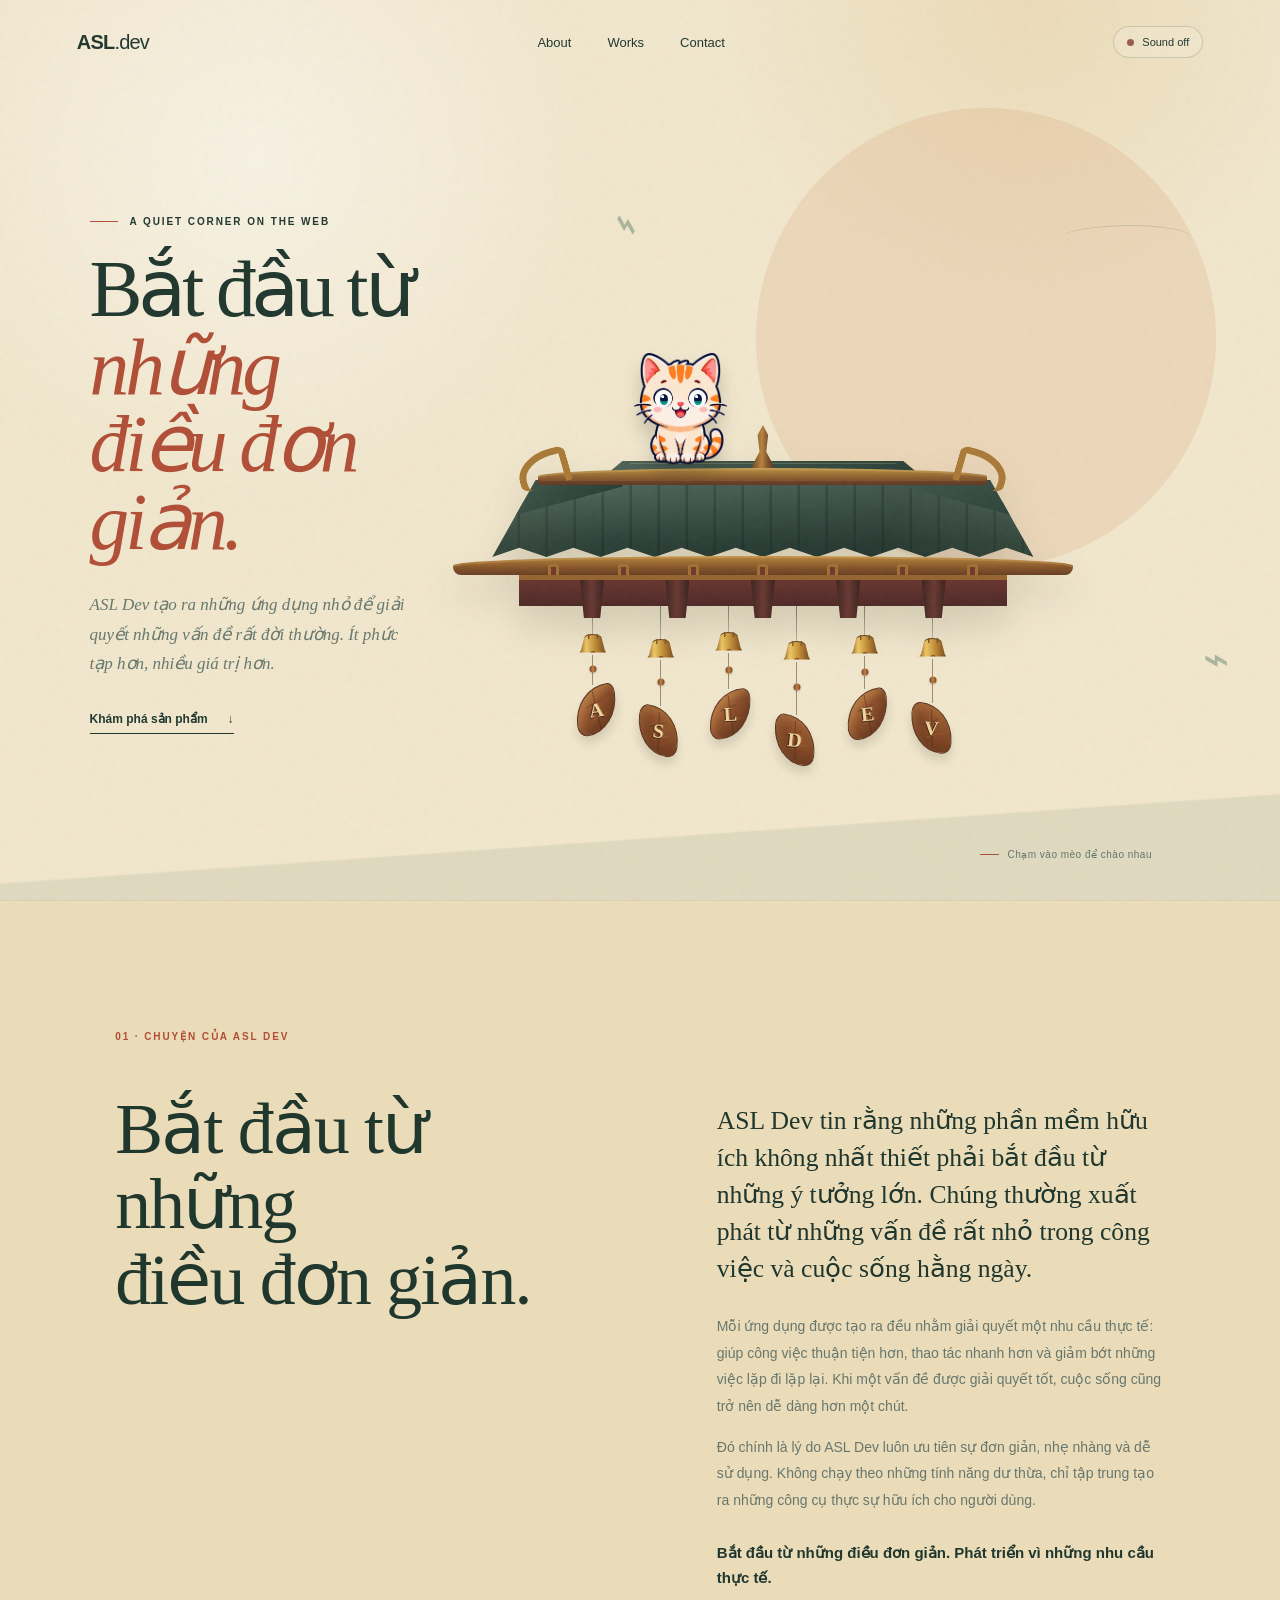
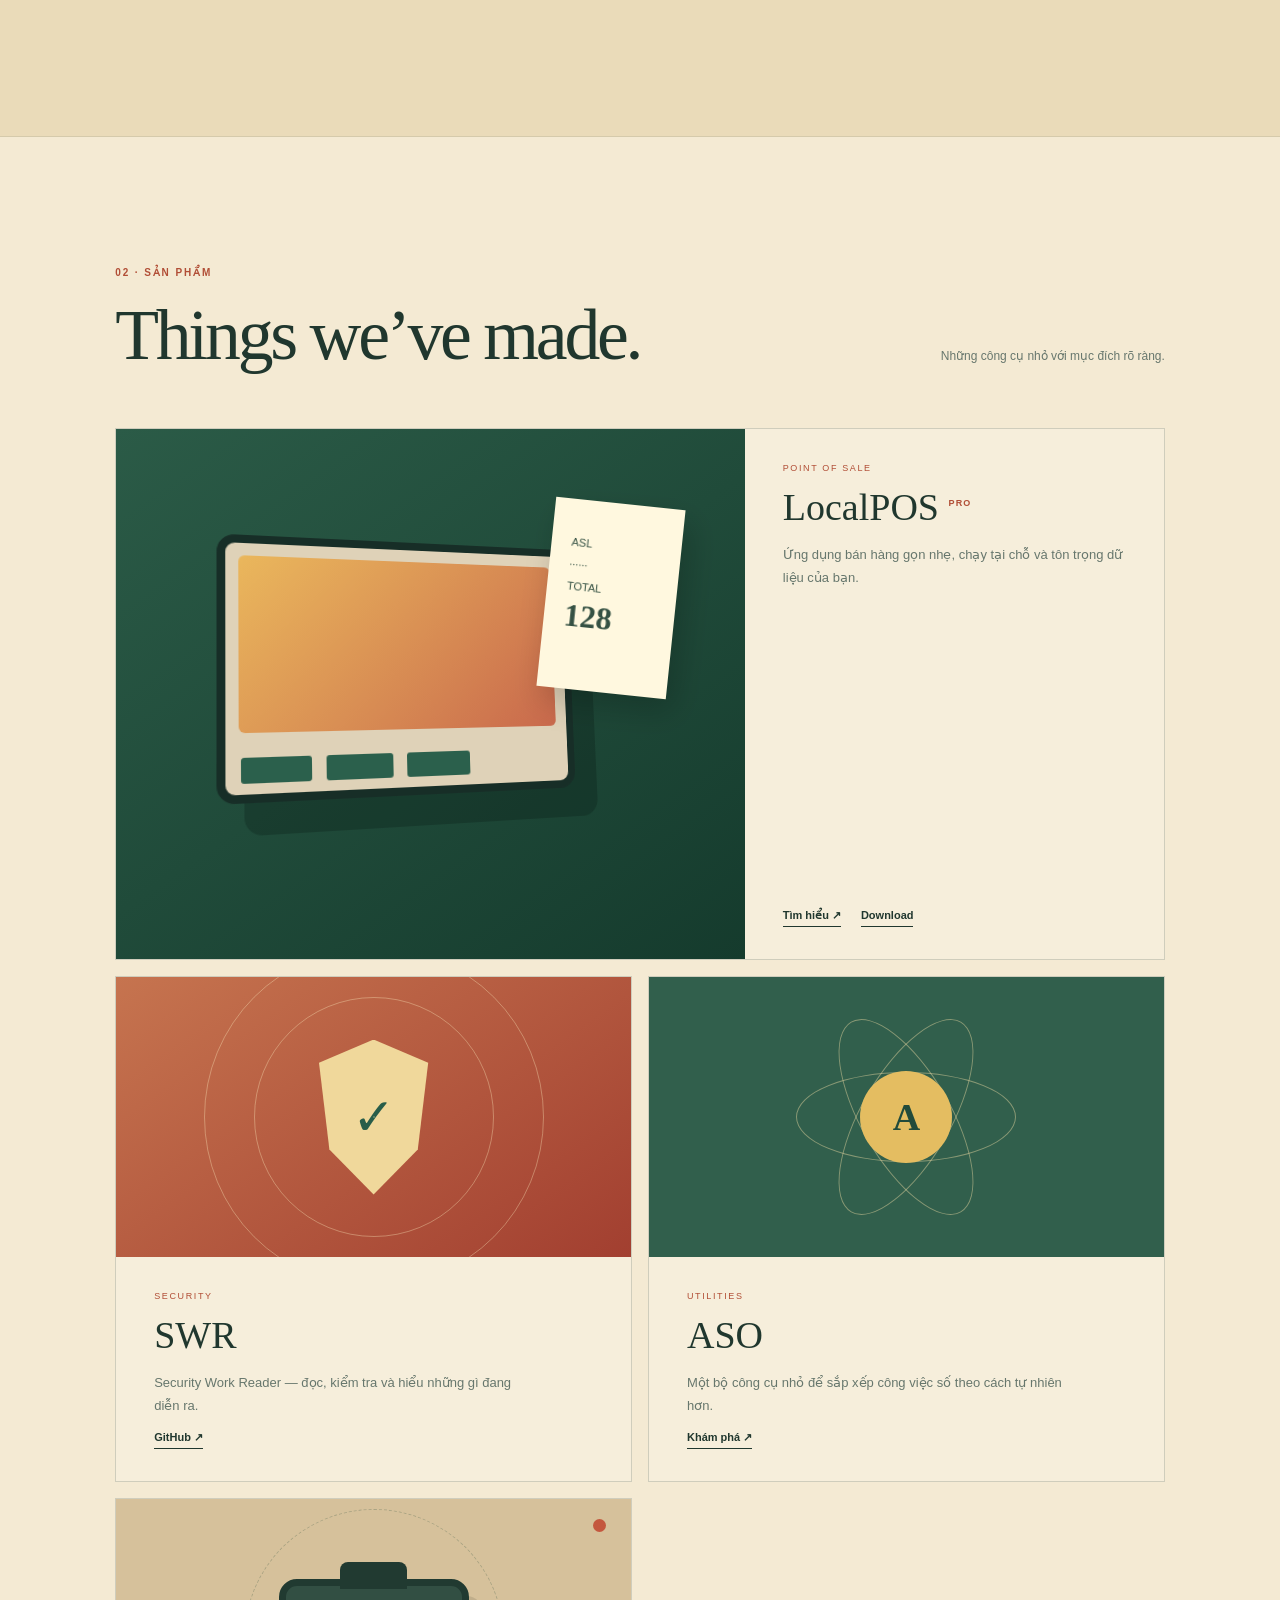
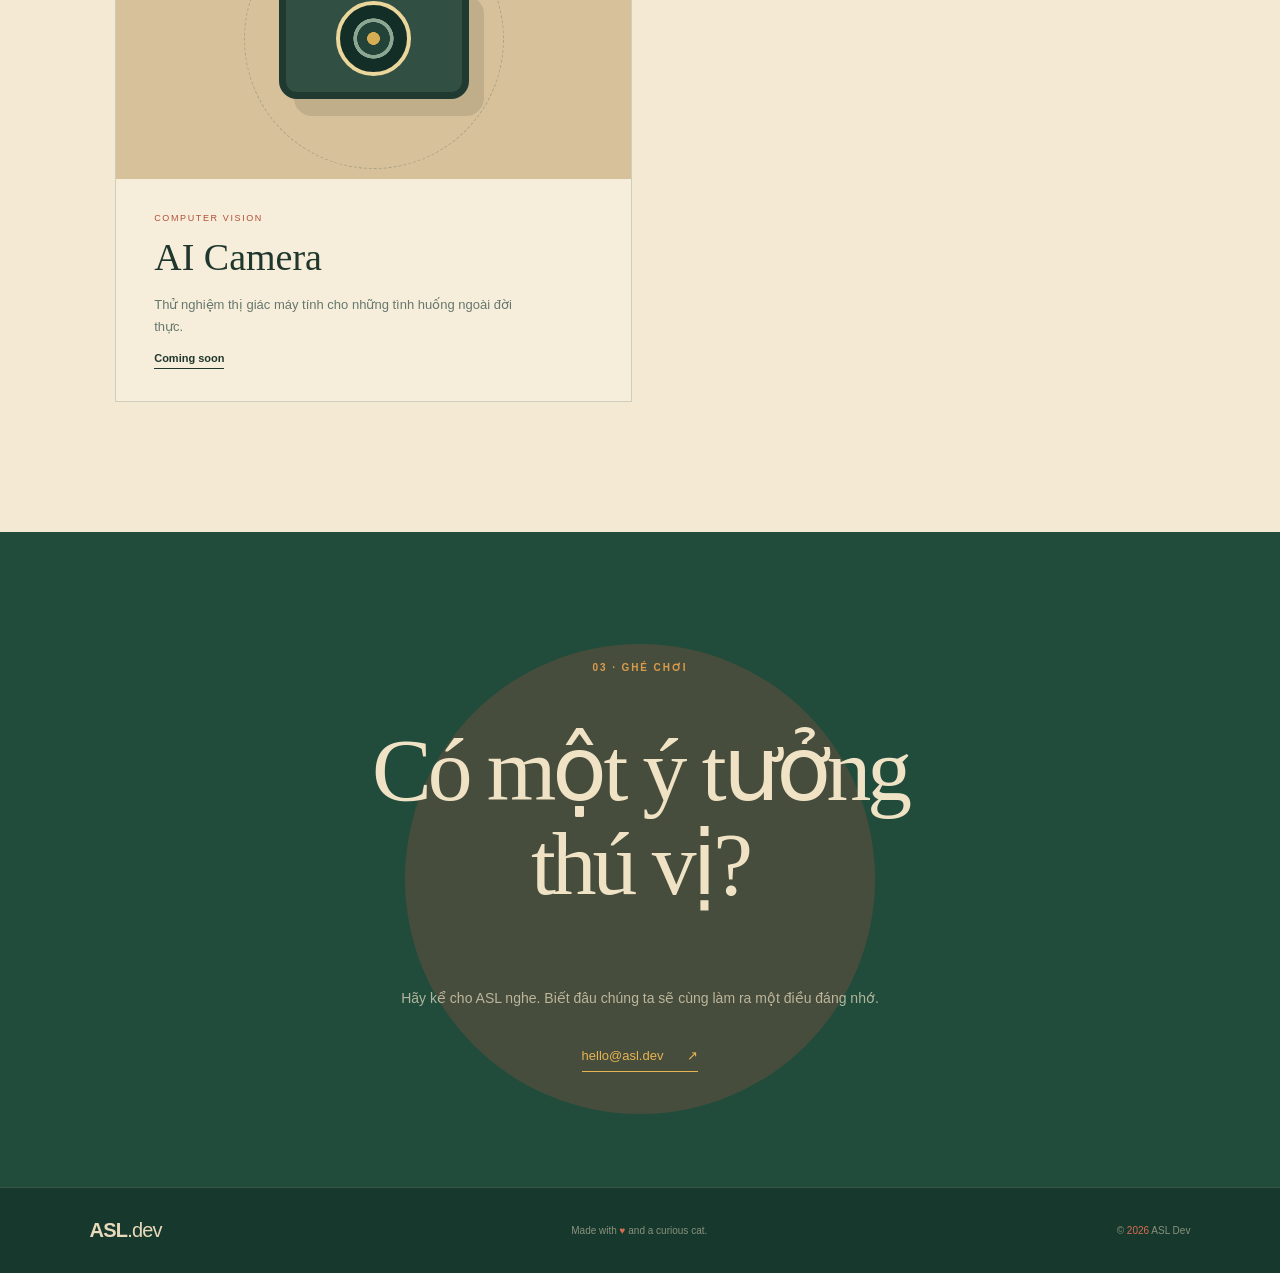
==== index.html @ 9e489c91 "Publish ASL Dev website" ====
<!doctype html>
<html lang="vi">
  <head>
    <meta charset="UTF-8" />
    <meta name="viewport" content="width=device-width, initial-scale=1.0" />
    <meta name="theme-color" content="#efe3c4" />
    <meta name="description" content="ASL Dev — những sản phẩm nhỏ, hữu ích và được làm bằng sự tò mò." />
    <title>ASL Dev — A quiet corner on the web</title>
    <link rel="stylesheet" href="./styles.css" />
    <script src="./script.js" defer></script>
  </head>
  <body>
    <div class="grain" aria-hidden="true"></div>
    <header class="topbar">
      <a class="brand" href="#top" aria-label="ASL Dev, về đầu trang">
        <span class="brand-mark">ASL</span><span>.dev</span>
      </a>
      <nav aria-label="Điều hướng chính">
        <a href="#story">About</a>
        <a href="#work">Works</a>
        <a href="#contact">Contact</a>
      </nav>
      <button class="sound-toggle" type="button" aria-pressed="false" aria-label="Bật âm thanh">
        <span class="sound-dot" aria-hidden="true"></span><span class="sound-label">Sound off</span>
      </button>
    </header>

    <main id="top">
      <section class="hero" aria-labelledby="hero-title">
        <div class="sun" aria-hidden="true"></div>
        <div class="cloud cloud-one" aria-hidden="true"></div>
        <div class="cloud cloud-two" aria-hidden="true"></div>
        <div class="leaf leaf-one" aria-hidden="true">⌁</div>
        <div class="leaf leaf-two" aria-hidden="true">⌁</div>

        <div class="hero-copy">
          <p class="eyebrow">A quiet corner on the web</p>
          <h1 id="hero-title">Bắt đầu từ<br /><em>những điều đơn giản.</em></h1>
          <p class="intro hero-manifesto"><em>ASL Dev tạo ra những ứng dụng nhỏ để giải quyết những vấn đề rất đời thường. Ít phức tạp hơn, nhiều giá trị hơn.</em></p>
          <a class="discover" href="#work">Khám phá sản phẩm <span aria-hidden="true">↓</span></a>
        </div>

        <div class="scene" aria-label="Mèo ASL ngồi trên mái đình, bên dưới là chuông gió mang chữ ASLDEV">
          <div class="speech" role="status">Welcome to ASL Dev!</div>
          <div class="hearts" aria-hidden="true"></div>
          <button class="cat cat-game" type="button" aria-label="Chạm vào mèo" title="Say hello">
            <span class="zzz" aria-hidden="true">Zzz...</span>
            <span class="cat-awake" aria-hidden="true">
              <img class="cat-sitting" src="./asl-cat-eyes-blank-v2.png" alt="" width="1254" height="1254" draggable="false" />
              <span class="cat-eye cat-eye-left"><span class="cat-pupil"></span></span>
              <span class="cat-eye cat-eye-right"><span class="cat-pupil"></span></span>
              <span class="cat-glint"></span>
            </span>
            <img class="cat-sleeping-pose" src="./asl-cat-sleeping.png" alt="" width="1776" height="886" draggable="false" />
          </button>

          <div class="roof" aria-hidden="true">
            <div class="finial"></div>
            <div class="roof-upper"><i></i></div>
            <div class="roof-ridge"></div>
            <div class="roof-main"><span class="tiles"></span></div>
            <div class="eave"><span></span><span></span><span></span><span></span><span></span><span></span><span></span></div>
            <div class="beam"><i></i><i></i><i></i><i></i><i></i></div>
          </div>

          <div class="chimes" aria-label="Chuông gió ASLDEV">
            <div class="chime" style="--i:0;--len:45px;--drop:30px;--leaf:-8deg"><span class="cord"></span><span class="bell"></span><span class="hanger"></span><span class="letter"><b>A</b></span></div>
            <div class="chime" style="--i:1;--len:50px;--drop:46px;--leaf:7deg"><span class="cord"></span><span class="bell"></span><span class="hanger"></span><span class="letter"><b>S</b></span></div>
            <div class="chime" style="--i:2;--len:43px;--drop:36px;--leaf:-3deg"><span class="cord"></span><span class="bell"></span><span class="hanger"></span><span class="letter"><b>L</b></span></div>
            <div class="chime" style="--i:3;--len:52px;--drop:53px;--leaf:6deg"><span class="cord"></span><span class="bell"></span><span class="hanger"></span><span class="letter"><b>D</b></span></div>
            <div class="chime" style="--i:4;--len:46px;--drop:33px;--leaf:-6deg"><span class="cord"></span><span class="bell"></span><span class="hanger"></span><span class="letter"><b>E</b></span></div>
            <div class="chime" style="--i:5;--len:49px;--drop:44px;--leaf:4deg"><span class="cord"></span><span class="bell"></span><span class="hanger"></span><span class="letter"><b>V</b></span></div>
          </div>
        </div>
        <p class="scene-hint"><span></span> Chạm vào mèo để chào nhau</p>
      </section>

      <section class="story" id="story">
        <p class="section-index">01 · Chuyện của ASL Dev</p>
        <div class="story-grid">
          <h2>Bắt đầu từ những<br />điều đơn giản.</h2>
          <div>
            <p class="lead">ASL Dev tin rằng những phần mềm hữu ích không nhất thiết phải bắt đầu từ những ý tưởng lớn. Chúng thường xuất phát từ những vấn đề rất nhỏ trong công việc và cuộc sống hằng ngày.</p>
            <p>Mỗi ứng dụng được tạo ra đều nhằm giải quyết một nhu cầu thực tế: giúp công việc thuận tiện hơn, thao tác nhanh hơn và giảm bớt những việc lặp đi lặp lại. Khi một vấn đề được giải quyết tốt, cuộc sống cũng trở nên dễ dàng hơn một chút.</p>
            <p>Đó chính là lý do ASL Dev luôn ưu tiên sự đơn giản, nhẹ nhàng và dễ sử dụng. Không chạy theo những tính năng dư thừa, chỉ tập trung tạo ra những công cụ thực sự hữu ích cho người dùng.</p>
            <p class="story-closing"><strong>Bắt đầu từ những điều đơn giản. Phát triển vì những nhu cầu thực tế.</strong></p>
          </div>
        </div>
      </section>

      <section class="work" id="work" aria-labelledby="work-title">
        <div class="section-head">
          <div><p class="section-index">02 · Sản phẩm</p><h2 id="work-title">Things we’ve made.</h2></div>
          <p>Những công cụ nhỏ với mục đích rõ ràng.</p>
        </div>
        <div class="product-grid">
          <article class="product product-featured">
            <div class="product-visual pos-visual" aria-hidden="true"><div class="device"><span></span><i></i><i></i><i></i></div><div class="receipt">ASL<br />······<br />TOTAL<br /><b>128</b></div></div>
            <div class="product-copy"><span class="tag">Point of sale</span><h3>LocalPOS <sup>PRO</sup></h3><p>Ứng dụng bán hàng gọn nhẹ, chạy tại chỗ và tôn trọng dữ liệu của bạn.</p><div class="actions"><a href="#contact">Tìm hiểu <span>↗</span></a><a href="#contact">Download</a></div></div>
          </article>
          <article class="product">
            <div class="product-visual shield-visual" aria-hidden="true"><div class="shield"><span>✓</span></div><i></i><i></i><i></i></div>
            <div class="product-copy"><span class="tag">Security</span><h3>SWR</h3><p>Security Work Reader — đọc, kiểm tra và hiểu những gì đang diễn ra.</p><div class="actions"><a href="#contact">GitHub <span>↗</span></a></div></div>
          </article>
          <article class="product">
            <div class="product-visual orbit-visual" aria-hidden="true"><div class="core">A</div><span></span><span></span><span></span></div>
            <div class="product-copy"><span class="tag">Utilities</span><h3>ASO</h3><p>Một bộ công cụ nhỏ để sắp xếp công việc số theo cách tự nhiên hơn.</p><div class="actions"><a href="#contact">Khám phá <span>↗</span></a></div></div>
          </article>
          <article class="product">
            <div class="product-visual camera-visual" aria-hidden="true"><div class="camera"><div class="lens"></div><span></span></div><i></i></div>
            <div class="product-copy"><span class="tag">Computer vision</span><h3>AI Camera</h3><p>Thử nghiệm thị giác máy tính cho những tình huống ngoài đời thực.</p><div class="actions"><a href="#contact">Coming soon</a></div></div>
          </article>
        </div>
      </section>

      <section class="contact" id="contact">
        <div class="contact-sun" aria-hidden="true"></div>
        <p class="section-index">03 · Ghé chơi</p>
        <h2>Có một ý tưởng<br />thú vị?</h2>
        <p>Hãy kể cho ASL nghe. Biết đâu chúng ta sẽ cùng làm ra một điều đáng nhớ.</p>
        <a class="contact-link" href="mailto:hello@asl.dev">hello@asl.dev <span>↗</span></a>
      </section>
    </main>

    <footer>
      <a class="brand" href="#top"><span class="brand-mark">ASL</span><span>.dev</span></a>
      <p>Made with <span aria-label="love">♥</span> and a curious cat.</p>
      <p>© <span id="year"></span> ASL Dev</p>
    </footer>
  </body>
</html>
---- styles.css ----
:root{--paper:#f1e7cd;--paper-deep:#e7d4ad;--ink:#20372e;--muted:#67776d;--jade:#2e6651;--jade-dark:#174837;--terracotta:#b14e36;--gold:#d9a941;--wood:#612f28;--line:rgba(32,55,46,.18);--serif:'Times New Roman','Noto Serif',serif;--sans:Arial,'Helvetica Neue',sans-serif}
*{box-sizing:border-box}
html{scroll-behavior:smooth}
body{margin:0;background:var(--paper);color:var(--ink);font-family:var(--sans);overflow-x:hidden}
body::before{content:"";position:fixed;inset:0;pointer-events:none;background:radial-gradient(circle at 20% 18%,rgba(255,255,255,.45),transparent 28%),radial-gradient(circle at 80% 0%,rgba(209,160,72,.16),transparent 22%);z-index:-2}
.grain{position:fixed;inset:0;opacity:.12;pointer-events:none;z-index:20;background-image:url("data:image/svg+xml,%3Csvg viewBox='0 0 180 180' xmlns='http://www.w3.org/2000/svg'%3E%3Cfilter id='n'%3E%3CfeTurbulence type='fractalNoise' baseFrequency='.8' numOctaves='3' stitchTiles='stitch'/%3E%3C/filter%3E%3Crect width='100%25' height='100%25' filter='url(%23n)' opacity='.35'/%3E%3C/svg%3E")}
a{color:inherit;text-decoration:none}.topbar{height:84px;display:flex;align-items:center;justify-content:space-between;padding:0 clamp(24px,6vw,92px);position:absolute;top:0;left:0;right:0;z-index:10}.brand{font-weight:500;font-size:20px;letter-spacing:-.04em}.brand-mark{font-weight:600}.topbar nav{display:flex;gap:36px;font-size:13px}.topbar nav a{position:relative}.topbar nav a::after{content:"";position:absolute;left:0;right:100%;bottom:-6px;height:1px;background:currentColor;transition:right .3s}.topbar nav a:hover::after{right:0}.sound-toggle{border:1px solid var(--line);border-radius:40px;background:rgba(255,255,255,.14);color:var(--ink);padding:9px 13px;display:flex;gap:8px;align-items:center;font:500 11px var(--sans);cursor:pointer}.sound-dot{width:7px;height:7px;border-radius:50%;background:#9a5a4b}.sound-toggle[aria-pressed="true"] .sound-dot{background:#3f8a64;box-shadow:0 0 0 3px rgba(63,138,100,.12)}
.hero{min-height:780px;height:100vh;max-height:980px;position:relative;display:grid;grid-template-columns:minmax(280px,.8fr) 1.2fr;align-items:center;padding:110px clamp(24px,7vw,110px) 60px;overflow:hidden}.hero::after{content:"";position:absolute;left:0;right:0;bottom:0;height:120px;background:linear-gradient(176deg,transparent 49%,rgba(72,104,75,.1) 50%,rgba(72,104,75,.1) 100%);pointer-events:none}.hero-copy{max-width:590px;z-index:2}.eyebrow,.section-index{text-transform:uppercase;letter-spacing:.19em;font-size:10px;font-weight:600}.eyebrow{display:flex;align-items:center;gap:12px;margin-bottom:24px}.eyebrow::before{content:"";width:28px;height:1px;background:var(--terracotta)}h1,h2,h3,p{margin-top:0}.hero h1{font:500 clamp(54px,6.2vw,94px)/.98 var(--serif);letter-spacing:-.052em;margin-bottom:28px}.hero h1 em{color:var(--terracotta);font-weight:500}.intro{max-width:470px;font-size:15px;line-height:1.8;color:var(--muted)}.discover{display:inline-flex;align-items:center;gap:20px;margin-top:16px;padding-bottom:7px;border-bottom:1px solid var(--ink);font-size:12px;font-weight:600}.discover span{transition:transform .25s}.discover:hover span{transform:translateY(4px)}.sun{position:absolute;width:460px;height:460px;border-radius:50%;right:5%;top:12%;background:rgba(202,123,74,.14);filter:blur(.2px)}.cloud{position:absolute;width:130px;height:26px;border-radius:50%;border-top:1px solid rgba(49,88,69,.18);transform:skewX(-22deg);animation:cloud 24s ease-in-out infinite}.cloud-one{top:25%;right:7%}.cloud-two{top:62%;left:45%;width:90px;animation-delay:-9s}.leaf{position:absolute;color:rgba(39,90,65,.35);font-size:44px;animation:leaf 8s ease-in-out infinite}.leaf-one{left:48%;top:22%;transform:rotate(30deg)}.leaf-two{right:4%;bottom:24%;animation-delay:-4s}
.scene{position:relative;width:min(720px,54vw);height:600px;justify-self:end;z-index:3;isolation:isolate}.roof{position:absolute;width:660px;max-width:100%;height:190px;left:50%;top:250px;transform:translateX(-50%);filter:drop-shadow(0 20px 17px rgba(50,39,26,.14));z-index:4}.roof-main{position:absolute;left:9%;right:9%;top:55px;height:94px;background:repeating-linear-gradient(90deg,transparent 0 25px,rgba(17,57,44,.25) 26px 28px),linear-gradient(#386c57,#1c4b3a);clip-path:polygon(8% 0,92% 0,100% 82%,95% 72%,90% 82%,85% 72%,80% 82%,75% 72%,70% 82%,65% 72%,60% 82%,55% 72%,50% 82%,45% 72%,40% 82%,35% 72%,30% 82%,25% 72%,20% 82%,15% 72%,10% 82%,5% 72%,0 82%);border-radius:45% 45% 4% 4%}.roof-main::before,.roof-main::after{content:"";position:absolute;top:-8px;width:27%;height:34px;background:var(--jade-dark)}.roof-main::before{left:-3%;transform:skewY(-12deg) rotate(-3deg);border-radius:70% 0 0}.roof-main::after{right:-3%;transform:skewY(12deg) rotate(3deg);border-radius:0 70% 0 0}.roof-upper{position:absolute;top:31px;left:22%;right:22%;height:42px;background:var(--jade);clip-path:polygon(12% 12%,88% 12%,100% 100%,0 100%)}.roof-upper i{position:absolute;inset:7px 14%;border-top:1px solid rgba(239,227,196,.45);border-bottom:1px solid rgba(19,64,48,.65)}.roof-ridge{position:absolute;height:17px;top:43px;left:16%;right:16%;border-radius:50% 50% 3px 3px;background:linear-gradient(#d3a33c,#945f28);z-index:2;box-shadow:inset 0 -4px rgba(100,51,28,.22)}.roof-ridge::before,.roof-ridge::after{content:"";position:absolute;top:-17px;width:38px;height:29px;border:7px solid var(--gold);border-bottom:0;border-radius:70% 20% 0}.roof-ridge::before{left:-21px;transform:rotate(-16deg)}.roof-ridge::after{right:-21px;transform:scaleX(-1) rotate(-16deg)}.finial{position:absolute;left:50%;top:0;transform:translateX(-50%);height:43px;width:24px;background:linear-gradient(90deg,#8d5429,#dfb044,#7c4825);clip-path:polygon(50% 0,72% 23%,64% 62%,100% 100%,0 100%,36% 62%,28% 23%);z-index:3}.eave{position:absolute;left:3%;right:3%;height:19px;top:131px;background:linear-gradient(#d2a23b,#a4662c);border-radius:50% 50% 8px 8px;display:flex;justify-content:space-around;padding:8px 10% 0}.eave span{width:11px;height:18px;background:var(--terracotta);border:3px solid var(--gold);border-radius:2px}.beam{position:absolute;top:150px;left:13%;right:13%;height:31px;background:var(--wood);border-top:5px solid #d49f3d;display:flex;justify-content:space-evenly}.beam i{width:24px;height:38px;background:linear-gradient(90deg,#4d2420,#814137,#4d2420);clip-path:polygon(0 0,100% 0,84% 100%,16% 100%)}
.cat{position:absolute;z-index:7;left:50%;top:133px;width:124px;height:135px;transform:translateX(-50%);background:none;border:0;padding:0;cursor:pointer;transform-origin:50% 100%;animation:cat-sway 5.8s ease-in-out infinite}.cat:focus-visible{outline:2px dashed var(--terracotta);outline-offset:8px}.cat .body{position:absolute;width:70px;height:73px;left:28px;top:57px;background:#c77f54;border:3px solid #522f29;border-radius:44% 48% 30% 28%;z-index:2;box-shadow:inset -12px -7px rgba(106,49,39,.15)}.chest{position:absolute;width:32px;height:36px;left:10px;top:20px;background:#efcaa3;border-radius:50% 45% 30% 40%;transform:rotate(9deg)}.head{position:absolute;width:82px;height:69px;left:19px;top:8px;background:#ce8658;border:3px solid #522f29;border-radius:47% 47% 42% 42%;z-index:4;box-shadow:inset -8px -5px rgba(106,49,39,.11);transition:transform .25s}.ear{position:absolute;width:31px;height:36px;top:-18px;background:#ce8658;border:3px solid #522f29;z-index:-1;animation:ear-twitch 7s step-end infinite}.ear::after{content:"";position:absolute;inset:7px 6px;background:#e7a08b;clip-path:polygon(50% 0,100% 100%,0 100%)}.ear-left{left:1px;clip-path:polygon(0 0,100% 72%,15% 100%)}.ear-right{right:1px;clip-path:polygon(100% 0,85% 100%,0 72%);animation-delay:-3.4s}.face{position:absolute;inset:0}.eye{position:absolute;top:28px;width:12px;height:13px;background:#f8e4ba;border:2px solid #522f29;border-radius:50%;overflow:hidden;animation:blink 7s infinite}.eye i{display:block;width:5px;height:7px;background:#20372e;border-radius:50%;margin:2px;transform:translate(var(--eye-x,0),var(--eye-y,0));transition:transform .08s}.eye-left{left:21px}.eye-right{right:21px;animation-delay:-3s}.nose{position:absolute;left:50%;top:43px;width:7px;height:5px;background:#713c37;border-radius:50%;transform:translateX(-50%)}.mouth{position:absolute;left:50%;top:47px;width:18px;height:10px;border-bottom:2px solid #713c37;border-radius:50%;transform:translateX(-50%)}.tail{position:absolute;z-index:1;width:61px;height:70px;right:0;bottom:2px;border:13px solid #b76b47;border-left-color:transparent;border-top-color:transparent;border-radius:0 0 60% 50%;transform-origin:13px 57px;animation:tail 2.8s ease-in-out infinite}.paw{position:absolute;width:19px;height:43px;left:42px;top:80px;background:#d58d60;border:3px solid #522f29;border-radius:12px;z-index:5;transform-origin:50% 8px;opacity:0}.cat.waving .paw{opacity:1;animation:wave .55s ease-in-out 3}.cat.tilt .head{transform:rotate(12deg) translate(3px,1px)}.cat.sleeping{animation:none;transform:translateX(-50%) translateY(20px) scaleY(.72) rotate(-5deg)}.cat.sleeping .head{transform:translate(-20px,20px) rotate(-14deg)}.cat.sleeping .tail{animation-duration:7s}.cat.sleeping .eye{height:2px;top:35px;border-radius:0;border-width:1px;background:#522f29;animation:none}.cat.sleeping .eye i{display:none}.zzz{position:absolute;right:-28px;top:0;color:var(--jade);font:600 13px var(--serif);letter-spacing:2px;opacity:0}.cat.snoring .zzz{animation:zzz 2.8s ease-out infinite}.speech{position:absolute;left:50%;top:88px;background:#fff8e9;border:1px solid var(--line);border-radius:16px 16px 16px 3px;padding:10px 14px;font:500 11px var(--sans);z-index:9;opacity:0;transform:translate(-5px,10px);transition:.35s;white-space:nowrap;box-shadow:0 8px 28px rgba(46,50,37,.1)}.speech.show{opacity:1;transform:translate(-5px,0)}.hearts{position:absolute;left:50%;top:148px;z-index:10;pointer-events:none}.heart{position:absolute;color:var(--terracotta);font-size:14px;animation:heart 1.4s ease-out forwards}
.chimes{position:absolute;z-index:2;left:50%;top:418px;width:410px;height:170px;transform:translateX(-50%);display:flex;justify-content:center;gap:14px}.chime{width:48px;height:150px;transform-origin:50% 0;animation:swing calc(4.3s + var(--i)*.23s) ease-in-out infinite alternate;animation-delay:calc(var(--i)*-.7s);touch-action:none;cursor:grab}.chime .cord{display:block;margin:auto;width:1px;height:var(--len);background:linear-gradient(rgba(34,61,50,.6),rgba(34,61,50,.22))}.letter{display:flex;align-items:center;justify-content:center;width:45px;height:54px;background:linear-gradient(135deg,#f6e6be,#d6a944);border:1px solid #9b6a28;border-radius:45% 45% 42% 42% / 22% 22% 72% 72%;color:var(--jade-dark);font:600 23px var(--serif);box-shadow:inset 5px 0 rgba(255,255,255,.3),inset -5px -5px rgba(104,68,31,.15),0 9px 14px rgba(40,39,25,.12)}.chime i{display:block;width:1px;height:22px;margin:auto;background:#73512c}.chime i::after{content:"";display:block;width:8px;height:8px;background:var(--terracotta);border-radius:50%;transform:translate(-3.5px,18px)}.chime.hit{animation:hit .7s ease-out}.scene-hint{position:absolute;right:10%;bottom:30px;font-size:10px;color:var(--muted);letter-spacing:.05em;display:flex;align-items:center;gap:8px}.scene-hint span{width:19px;height:1px;background:var(--terracotta)}
.story,.work{padding:130px clamp(24px,9vw,140px)}.story{background:#eadbb9;border-top:1px solid rgba(35,67,53,.08);border-bottom:1px solid rgba(35,67,53,.1)}.section-index{color:var(--terracotta);margin-bottom:50px}.story-grid{display:grid;grid-template-columns:1fr 1fr;gap:12vw}.story h2,.work h2,.contact h2{font:500 clamp(46px,5.6vw,78px)/1.05 var(--serif);letter-spacing:-.045em}.story-grid>div{padding-top:10px;max-width:530px}.story-grid p{font-size:14px;line-height:1.9;color:var(--muted)}.story-grid .lead{font:500 clamp(20px,2vw,28px)/1.45 var(--serif);color:var(--ink)}.work{background:#f4ead3}.section-head{display:flex;justify-content:space-between;align-items:end;margin-bottom:55px}.section-head .section-index{margin-bottom:20px}.section-head h2{margin-bottom:0}.section-head>p{font-size:12px;color:var(--muted);margin-bottom:10px}.product-grid{display:grid;grid-template-columns:repeat(2,1fr);gap:16px}.product{border:1px solid var(--line);background:rgba(255,255,255,.18);min-height:490px;display:flex;flex-direction:column;transition:transform .35s,background .35s}.product:hover{transform:translateY(-5px);background:rgba(255,255,255,.42)}.product-featured{grid-column:span 2;display:grid;grid-template-columns:1.2fr .8fr;min-height:530px}.product-visual{min-height:280px;position:relative;overflow:hidden;background:#d9c8a6}.product-copy{padding:34px 38px 32px;display:flex;flex-direction:column;flex:1}.tag{text-transform:uppercase;color:var(--terracotta);font-size:9px;letter-spacing:.18em}.product h3{font:500 38px var(--serif);margin:12px 0 15px}.product h3 sup{font:600 9px var(--sans);color:var(--terracotta);letter-spacing:.13em}.product p{font-size:13px;color:var(--muted);line-height:1.75;max-width:380px}.actions{margin-top:auto;display:flex;gap:20px}.actions a{font-size:11px;font-weight:600;border-bottom:1px solid var(--ink);padding-bottom:4px}.pos-visual{min-height:530px;background:linear-gradient(145deg,#2b5b47,#153b2d)}.device{position:absolute;width:58%;height:48%;left:17%;top:21%;background:#dfd2b8;border:8px solid #172e27;border-radius:17px;transform:perspective(700px) rotateY(15deg) rotateX(5deg);box-shadow:25px 30px 0 rgba(8,29,21,.3)}.device span{display:block;height:71%;margin:12px;background:linear-gradient(135deg,#eab75c,#c9694c);border-radius:6px}.device i{display:inline-block;width:19%;height:10%;margin:3% 0 0 4%;background:#2b604c;border-radius:3px}.receipt{position:absolute;right:11%;top:14%;background:#fff8df;width:130px;height:190px;padding:32px 20px;color:#355143;font:500 11px/2 var(--sans);transform:rotate(6deg);box-shadow:8px 13px 30px rgba(0,0,0,.2)}.receipt b{font:600 32px var(--serif)}.shield-visual{background:linear-gradient(145deg,#c6744f,#a23f30);display:grid;place-items:center}.shield{width:130px;height:155px;background:#f0d89b;clip-path:polygon(50% 0,92% 15%,84% 71%,50% 100%,16% 71%,8% 15%);display:grid;place-items:center;filter:drop-shadow(12px 16px 0 rgba(91,33,27,.2))}.shield span{font:500 52px var(--serif);color:#285d49}.shield-visual i{position:absolute;border:1px solid rgba(255,239,195,.35);border-radius:50%}.shield-visual i:nth-of-type(1){width:240px;height:240px}.shield-visual i:nth-of-type(2){width:340px;height:340px}.orbit-visual{background:#315f4c;display:grid;place-items:center}.core{width:92px;height:92px;border-radius:50%;display:grid;place-items:center;background:#e4bd61;color:#224b3b;font:600 38px var(--serif);z-index:2}.orbit-visual span{position:absolute;width:220px;height:90px;border:1px solid rgba(240,220,164,.45);border-radius:50%;transform:rotate(var(--r))}.orbit-visual span:nth-of-type(1){--r:0}.orbit-visual span:nth-of-type(2){--r:60deg}.orbit-visual span:nth-of-type(3){--r:-60deg}.camera-visual{background:#d6c19b;display:grid;place-items:center}.camera{width:190px;height:120px;border-radius:18px;background:#324f43;border:7px solid #213a31;display:grid;place-items:center;box-shadow:15px 17px 0 rgba(51,49,34,.13)}.camera::before{content:"";position:absolute;width:67px;height:27px;top:63px;background:#213a31;border-radius:8px 8px 0 0}.lens{width:75px;height:75px;border-radius:50%;background:radial-gradient(circle,#d7ad53 0 13%,#244338 14% 34%,#8ba792 35% 42%,#132e26 43%);border:4px solid #ebd79c}.camera span{position:absolute;width:13px;height:13px;border-radius:50%;background:#c4573e;right:25px;top:20px}.camera-visual>i{position:absolute;width:260px;height:260px;border:1px dashed rgba(38,76,60,.25);border-radius:50%;animation:spin 20s linear infinite}
.contact{position:relative;background:#214c3c;color:#f0e3c5;text-align:center;padding:130px 24px 115px;overflow:hidden}.contact .section-index{color:#e6b452}.contact h2{font-size:clamp(52px,7vw,100px);position:relative}.contact>p:not(.section-index){max-width:490px;margin:0 auto 35px;color:rgba(240,227,197,.7);font-size:14px;line-height:1.8;position:relative}.contact-link{display:inline-flex;gap:24px;align-items:center;border-bottom:1px solid #e6b452;padding-bottom:8px;color:#e6b452;font-size:13px;position:relative}.contact-sun{position:absolute;width:470px;height:470px;border-radius:50%;background:#b4513b;left:50%;top:53%;transform:translate(-50%,-50%);opacity:.26}footer{height:86px;background:#17392d;color:#e8d9bb;border-top:1px solid rgba(244,226,191,.16);display:flex;align-items:center;justify-content:space-between;padding:0 clamp(24px,7vw,110px);font-size:10px}footer p{margin:0;color:rgba(232,217,187,.55)}footer p span{color:#d86d51}
@keyframes cat-sway{0%,100%{transform:translateX(-50%) rotate(-3deg)}50%{transform:translateX(-50%) rotate(4deg)}}@keyframes tail{0%,100%{transform:rotate(-7deg)}50%{transform:rotate(14deg)}}@keyframes ear-twitch{0%,88%,92%,100%{transform:rotate(0)}90%{transform:rotate(-9deg)}}@keyframes blink{0%,45%,48%,100%{transform:scaleY(1)}46%,47%{transform:scaleY(.08)}}@keyframes wave{0%,100%{transform:rotate(0)}50%{transform:rotate(-35deg) translateY(-8px)}}@keyframes zzz{0%{opacity:0;transform:translate(0,8px) scale(.7)}40%{opacity:1}100%{opacity:0;transform:translate(20px,-28px) scale(1.25)}}@keyframes heart{0%{opacity:0;transform:translate(0,0) scale(.5)}20%{opacity:1}100%{opacity:0;transform:translate(var(--x),-75px) scale(1.3) rotate(var(--r))}}@keyframes swing{from{transform:rotate(-3deg)}to{transform:rotate(4deg)}}@keyframes hit{0%{transform:rotate(0)}25%{transform:rotate(16deg)}55%{transform:rotate(-12deg)}100%{transform:rotate(0)}}@keyframes leaf{0%,100%{transform:translate(0,0) rotate(20deg)}50%{transform:translate(30px,25px) rotate(70deg)}}@keyframes cloud{0%,100%{transform:translateX(-20px) skewX(-22deg)}50%{transform:translateX(30px) skewX(-22deg)}}@keyframes spin{to{transform:rotate(360deg)}}
@media(max-width:900px){.topbar nav{display:none}.hero{height:auto;max-height:none;min-height:980px;grid-template-columns:1fr;align-content:start;padding-top:130px}.hero-copy{text-align:center;margin:auto}.eyebrow{justify-content:center}.hero h1{font-size:clamp(50px,12vw,78px)}.intro{margin-left:auto;margin-right:auto}.scene{width:100%;height:530px;justify-self:center;margin-top:10px}.roof{width:620px;top:210px}.cat{top:93px}.chimes{top:378px;transform:translateX(-50%) scale(.9);transform-origin:top}.sun{width:380px;height:380px;right:50%;transform:translateX(50%);top:42%}.scene-hint{right:50%;transform:translateX(50%);bottom:0;white-space:nowrap}.story-grid{grid-template-columns:1fr;gap:30px}.product-featured{grid-template-columns:1fr}.pos-visual{min-height:390px}.section-head{align-items:start}.section-head>p{display:none}}
@media(max-width:620px){.topbar{height:70px}.sound-label{display:none}.hero{min-height:880px;padding-left:18px;padding-right:18px}.hero h1{font-size:50px}.intro{font-size:13px}.scene{height:470px}.roof{width:490px;top:190px;transform:translateX(-50%) scale(.82);transform-origin:top center}.cat{top:64px;transform:translateX(-50%) scale(.85);animation-name:cat-sway-mobile}.chimes{top:338px;width:360px;gap:7px;transform:translateX(-50%) scale(.76)}.speech{top:45px}.scene-hint{bottom:4px}.story,.work{padding:90px 22px}.story h2,.work h2{font-size:44px}.product-grid{grid-template-columns:1fr}.product-featured{grid-column:span 1}.product{min-height:430px}.product-visual,.pos-visual{min-height:300px}.receipt{width:90px;height:145px;padding:20px 12px}.product-copy{padding:28px}.section-head{margin-bottom:35px}.contact{padding-top:100px}.contact-sun{width:330px;height:330px}footer{height:auto;min-height:120px;gap:12px;flex-direction:column;justify-content:center}.cloud,.leaf{display:none}}@keyframes cat-sway-mobile{0%,100%{transform:translateX(-50%) scale(.85) rotate(-3deg)}50%{transform:translateX(-50%) scale(.85) rotate(4deg)}}
@media(prefers-reduced-motion:reduce){html{scroll-behavior:auto}*,*::before,*::after{animation-duration:.001ms!important;animation-iteration-count:1!important;transition-duration:.001ms!important}}
@media(prefers-color-scheme:dark){:root{--paper:#152b23;--paper-deep:#1b3429;--ink:#eddfbf;--muted:#aebcaf;--line:rgba(237,223,191,.17)}body::before{background:radial-gradient(circle at 70% 15%,rgba(210,92,62,.12),transparent 25%)}.story{background:#1a3329}.work{background:#132b22}.product{background:rgba(255,255,255,.025)}.product:hover{background:rgba(255,255,255,.06)}.hero::after{background:linear-gradient(176deg,transparent 49%,rgba(95,140,105,.08) 50%)}.sound-toggle{background:rgba(255,255,255,.04)}.speech{color:#20372e}.grain{opacity:.08}}

/* The original Meow Tap Away 2D mascot, kept intact and animated as one illustration. */
.cat.cat-game{left:39%;top:132px;width:180px;height:180px;overflow:visible;animation:catGameSway 5.8s ease-in-out infinite;filter:drop-shadow(0 13px 9px rgba(39,38,24,.2))}
.cat-game img{display:block;width:100%;height:100%;object-fit:contain;user-select:none;transform-origin:50% 76%;transition:transform .3s cubic-bezier(.2,.9,.3,1)}
.cat-game .cat-pupil{position:absolute;top:69px;width:15px;height:17px;border-radius:50%;background:linear-gradient(#071542 0 68%,#08756e 69%);transform:translate(var(--eye-x,0),var(--eye-y,0));transition:transform .07s linear;box-shadow:inset 0 -2px rgba(13,221,185,.35);pointer-events:none}
.cat-game .cat-pupil::after{content:"";position:absolute;width:4px;height:4px;border-radius:50%;background:#fff;left:3px;top:2px}
.cat-game .cat-pupil-left{left:60px}.cat-game .cat-pupil-right{left:103px}
.cat-game .cat-glint{position:absolute;width:11px;height:5px;border-radius:50%;background:rgba(255,255,255,.78);left:57px;top:61px;opacity:0;transform:rotate(-28deg)}
.cat-game .cat-awake{position:absolute;inset:0;display:block;transform-origin:50% 76%;transition:transform .3s cubic-bezier(.2,.9,.3,1),opacity .28s ease}
.cat-game:hover .cat-awake{transform:translateY(-3px) scale(1.025)}
.cat-game.tilt .cat-awake{transform:rotate(9deg) translate(5px,-3px) scale(1.035)}
.cat-game.waving .cat-awake{animation:catGameWave .55s ease-in-out 3}
.cat-game.waving .cat-glint{animation:catGameGlint .75s ease-out 2}
.cat.cat-game.sleeping{animation:none;transform:translateX(-50%) translateY(29px) rotate(-8deg);filter:drop-shadow(0 8px 7px rgba(39,38,24,.16))}
.cat-game.sleeping img{transform:scaleY(.82) rotate(-4deg);transform-origin:50% 88%;filter:saturate(.9)}
.cat-game .zzz{right:-12px;top:11px}
@keyframes catGameSway{0%,100%{transform:translateX(-50%) rotate(-7deg) translateY(1px)}50%{transform:translateX(-50%) rotate(-3deg) translateY(-2px)}}
@keyframes catGameWave{0%,100%{transform:rotate(0) translateY(0)}30%{transform:rotate(-5deg) translateY(-7px)}65%{transform:rotate(4deg) translateY(-3px)}}
@keyframes catGameGlint{0%,100%{opacity:0;transform:translateX(-5px) rotate(-28deg) scale(.6)}45%{opacity:1;transform:translateX(7px) rotate(-28deg) scale(1)}}
@media(max-width:620px){.cat.cat-game{left:36%;top:102px;width:165px;height:165px;animation-name:catGameSwayMobile}.cat-game .cat-pupil{top:63px;width:14px;height:16px}.cat-game .cat-pupil-left{left:55px}.cat-game .cat-pupil-right{left:94px}.cat.cat-game.sleeping{transform:translateX(-50%) scale(.85) translateY(26px) rotate(-8deg)}}
@keyframes catGameSwayMobile{0%,100%{transform:translateX(-50%) scale(.85) rotate(-7deg)}50%{transform:translateX(-50%) scale(.85) rotate(-3deg) translateY(-2px)}}

/* Pose-based mascot sizing: no rotation or squash is used to fake sleep. */
.cat.cat-game{left:38%;top:151px;width:148px;height:148px}
.cat-game .cat-sitting{position:absolute;inset:0;opacity:1}
.cat-game .cat-sleeping-pose{position:absolute;width:244px;height:122px;max-width:none;left:-40px;top:37px;object-fit:contain;opacity:0;transform:none;transition:opacity .28s ease,transform .35s ease;pointer-events:none}
.cat-game.sleeping .cat-sitting{opacity:0;transform:translateY(7px) scale(.94)}
.cat-game.sleeping .cat-awake{opacity:0;transform:translateY(7px) scale(.94);pointer-events:none}
.cat-game.sleeping .cat-sleeping-pose{opacity:1;transform:translateY(0)}
.cat.cat-game.sleeping{transform:translateX(-50%) rotate(-4deg);filter:drop-shadow(0 8px 7px rgba(39,38,24,.16))}
.cat-game.sleeping img{filter:none}
.cat-game.sleeping .cat-pupil,.cat-game.sleeping .cat-glint{opacity:0}
.cat-game .cat-pupil{top:57px;width:13px;height:15px}
.cat-game .cat-pupil-left{left:49px}.cat-game .cat-pupil-right{left:85px}
.cat-game .zzz{right:-47px;top:35px}
@media(max-width:620px){.cat.cat-game{left:36%;top:124px;width:128px;height:128px}.cat-game .cat-sleeping-pose{width:205px;height:103px;left:-33px;top:31px}.cat-game .cat-pupil{top:49px;width:11px;height:13px}.cat-game .cat-pupil-left{left:42px}.cat-game .cat-pupil-right{left:73px}.cat.cat-game.sleeping{transform:translateX(-50%) rotate(-4deg)}.cat-game .zzz{right:-42px;top:28px}}

/* One complete animated eye system replaces the baked-in eyes visually. */
.cat-game .cat-eye{position:absolute;top:46px;width:30px;height:35px;border:3px solid #071542;border-radius:48% 48% 52% 52%;background:#fff9e9;overflow:hidden;z-index:3;box-shadow:0 0 0 4px #ffefd1;pointer-events:none}
.cat-game .cat-eye-left{left:43px}.cat-game .cat-eye-right{left:78px}
.cat-game .cat-eye .cat-pupil{position:absolute;left:6px;top:7px;width:13px;height:17px;border:0;border-radius:50%;background:linear-gradient(#06143f 0 67%,#087970 68%);transform:translate(var(--eye-x,0),var(--eye-y,0));transition:transform .07s linear;box-shadow:inset 0 -3px rgba(25,226,190,.36)}
.cat-game .cat-eye .cat-pupil::before{content:"";position:absolute;width:4px;height:4px;border-radius:50%;background:#fff;left:2px;top:2px}
.cat-game .cat-eye .cat-pupil::after{content:"";position:absolute;width:2px;height:2px;border-radius:50%;background:#fff;right:2px;bottom:3px}
.cat-game.sleeping .cat-eye{opacity:0}
@media(max-width:620px){.cat-game .cat-eye{top:39px;width:27px;height:32px;border-width:3px;box-shadow:0 0 0 3px #ffefd1}.cat-game .cat-eye-left{left:37px}.cat-game .cat-eye-right{left:67px}.cat-game .cat-eye .cat-pupil{left:5px;top:6px;width:12px;height:16px}}

/* Wind chimes: metal bells above, engraved wooden plaques below. */
.chimes{top:414px;width:430px;height:200px;gap:16px}
.chime{width:52px;height:190px}
.chime .cord{height:var(--len);background:linear-gradient(rgba(38,54,45,.72),rgba(38,54,45,.28))}
.chime .bell{position:relative;display:block;width:27px;height:21px;margin:0 auto;background:linear-gradient(90deg,#9b682b 0,#f0ca67 24%,#c79339 58%,#81501f 100%);border:1px solid #75481f;border-radius:55% 55% 20% 20%;clip-path:polygon(27% 0,73% 0,82% 16%,94% 77%,100% 88%,0 88%,6% 77%,18% 16%);filter:drop-shadow(0 4px 3px rgba(59,39,21,.18))}
.chime .bell::before{content:"";position:absolute;left:50%;top:-5px;width:7px;height:7px;border:2px solid #8a5927;border-bottom:0;border-radius:50% 50% 0 0;transform:translateX(-50%)}
.chime .bell::after{content:"";position:absolute;left:50%;bottom:-3px;width:6px;height:6px;border-radius:50%;background:#7d4b25;transform:translateX(-50%)}
.chime .hanger{display:block;width:1px;height:var(--drop);margin:0 auto;background:rgba(52,57,45,.53)}
.chime .letter{position:relative;display:flex;width:48px;height:35px;margin:0 auto;border:1px solid #5e321e;border-radius:5px 7px 6px 4px;background:linear-gradient(100deg,#8a4f2c,#b8753e 36%,#94582f 72%,#704024);color:#f0d59b;font:600 21px/1 var(--serif);text-shadow:0 1px 0 #3d251b,-1px 0 rgba(55,31,21,.7),1px 0 rgba(235,188,119,.24);box-shadow:inset 0 0 0 2px rgba(235,181,103,.14),inset 0 -5px 10px rgba(56,28,19,.19),0 7px 10px rgba(44,35,24,.13);transform:rotate(calc((var(--i) - 2.5) * .6deg))}
.chime .letter::before{content:"";position:absolute;left:6px;right:6px;top:6px;height:1px;background:rgba(238,190,117,.22);box-shadow:0 17px rgba(64,32,21,.2)}
.chime>i{display:none}
@media(max-width:620px){.chimes{top:334px;width:375px;height:190px;gap:10px}.chime{width:48px}.chime .letter{width:45px;height:33px;font-size:20px}.chime .bell{width:25px;height:20px}}

/* Refined mascot eyes: only the baked pupil area is covered, never the face. */
.cat-game .cat-eye{top:51px;width:20px;height:23px;border:0;border-radius:50%;background:#fffaf0;box-shadow:none;overflow:hidden}
.cat-game .cat-eye-left{left:48px}.cat-game .cat-eye-right{left:82px}
.cat-game .cat-eye .cat-pupil{left:6px;top:6px;width:8px;height:11px;background:linear-gradient(#06143f 0 65%,#087970 66%);box-shadow:inset 0 -2px rgba(25,226,190,.35)}
.cat-game .cat-eye .cat-pupil::before{width:3px;height:3px;left:1px;top:1px}.cat-game .cat-eye .cat-pupil::after{width:1.5px;height:1.5px;right:1px;bottom:2px}

/* Organic wooden leaf plaques inspired by handmade leaf mobiles and chimes. */
.chime .hanger{position:relative;background:rgba(100,74,43,.58)}
.chime .hanger::after{content:"";position:absolute;left:50%;top:48%;width:7px;height:7px;border-radius:50%;background:linear-gradient(90deg,#714225,#c08043,#714225);transform:translate(-50%,-50%);box-shadow:0 1px 2px rgba(46,28,17,.25)}
.chime .letter{width:42px;height:50px;border:1px solid #59321d;border-radius:84% 16% 78% 22% / 78% 20% 80% 22%;clip-path:none;background:linear-gradient(135deg,#c88748 0,#8f512b 46%,#69391f 100%);transform:rotate(var(--leaf));transform-origin:50% 5%;box-shadow:inset 4px 4px 7px rgba(245,190,116,.2),inset -5px -5px 9px rgba(49,24,14,.2),0 7px 10px rgba(44,35,24,.14)}
.chime:nth-child(even) .letter{border-radius:18% 82% 22% 78% / 22% 78% 20% 80%;background:linear-gradient(225deg,#b9753d,#824725 52%,#60331c)}
.chime .letter::before{left:50%;right:auto;top:5px;width:1px;height:39px;background:rgba(66,33,19,.45);box-shadow:none;transform:rotate(-5deg)}
.chime .letter::after{content:"";position:absolute;left:12px;top:17px;width:17px;height:13px;border-top:1px solid rgba(70,35,20,.35);border-bottom:1px solid rgba(226,156,85,.2);transform:rotate(-20deg)}
.chime .letter b{position:relative;z-index:2;font:600 20px/1 var(--serif);color:#f1d49a;text-shadow:0 1px #3c2116,-1px 0 rgba(53,29,18,.85),1px 0 rgba(240,190,116,.26)}
@media(max-width:620px){.cat-game .cat-eye{top:44px;width:17px;height:20px}.cat-game .cat-eye-left{left:41px}.cat-game .cat-eye-right{left:70px}.cat-game .cat-eye .cat-pupil{left:5px;top:5px;width:7px;height:10px}.chime .letter{width:38px;height:46px}.chime .letter b{font-size:18px}}

/* The sitting sprite now has genuinely blank eyes; wrappers only constrain pupil travel. */
.cat-game .cat-eye{background:transparent}

/* Weathered Vietnamese communal-house palette: mossed yin-yang tiles, aged bronze and faded vermilion. */
.roof-main{background:linear-gradient(112deg,rgba(214,196,145,.08),transparent 24%,rgba(18,29,25,.18) 72%,rgba(224,202,145,.06)),repeating-linear-gradient(90deg,transparent 0 25px,rgba(15,32,27,.28) 26px 28px),linear-gradient(#50665b,#2c4138 66%,#22372f)}
.roof-main::before,.roof-main::after{background:linear-gradient(145deg,#465c51,#263d34)}
.roof-upper{background:linear-gradient(105deg,#53675c,#354b41 55%,#293e36)}
.roof-upper i{border-top-color:rgba(218,200,151,.25);border-bottom-color:rgba(16,36,29,.72)}
.roof-ridge{background:linear-gradient(#bd9144,#8b5d2e 58%,#6e4328);box-shadow:inset 0 -4px rgba(68,35,24,.3),inset 0 2px rgba(239,207,128,.2)}
.roof-ridge::before,.roof-ridge::after{border-color:#aa7936}
.finial{background:linear-gradient(90deg,#694228,#b7833d 45%,#7a4d2a 72%,#563523)}
.eave{background:linear-gradient(#b8863d,#825127 65%,#684024);box-shadow:inset 0 2px rgba(232,194,112,.24)}
.eave span{background:#71372f;border-color:#9f7132}
.beam{background:linear-gradient(#68352f,#4e2927);border-top-color:#95642f}
.beam i{background:linear-gradient(90deg,#3f2422,#6a3932,#3b211f)}

/* The paws now visually rest on the upper roof ledge, including during the sway. */
.cat.cat-game{top:162px}
@media(max-width:620px){.cat.cat-game{top:133px}}

/* Vietnamese-safe typography: keep diacritics attached to their base glyphs. */
.story h2{letter-spacing:-.025em;font-kerning:normal;text-rendering:optimizeLegibility}
.story-grid .lead{font-family:var(--serif);font-kerning:normal;text-rendering:optimizeLegibility}
.story-grid .story-closing{margin-top:28px;color:var(--ink);font-size:15px;line-height:1.65}
.hero-manifesto{max-width:540px;font-family:var(--serif);font-size:17px;line-height:1.75;color:var(--muted)}
.hero-manifesto em{font-weight:400}
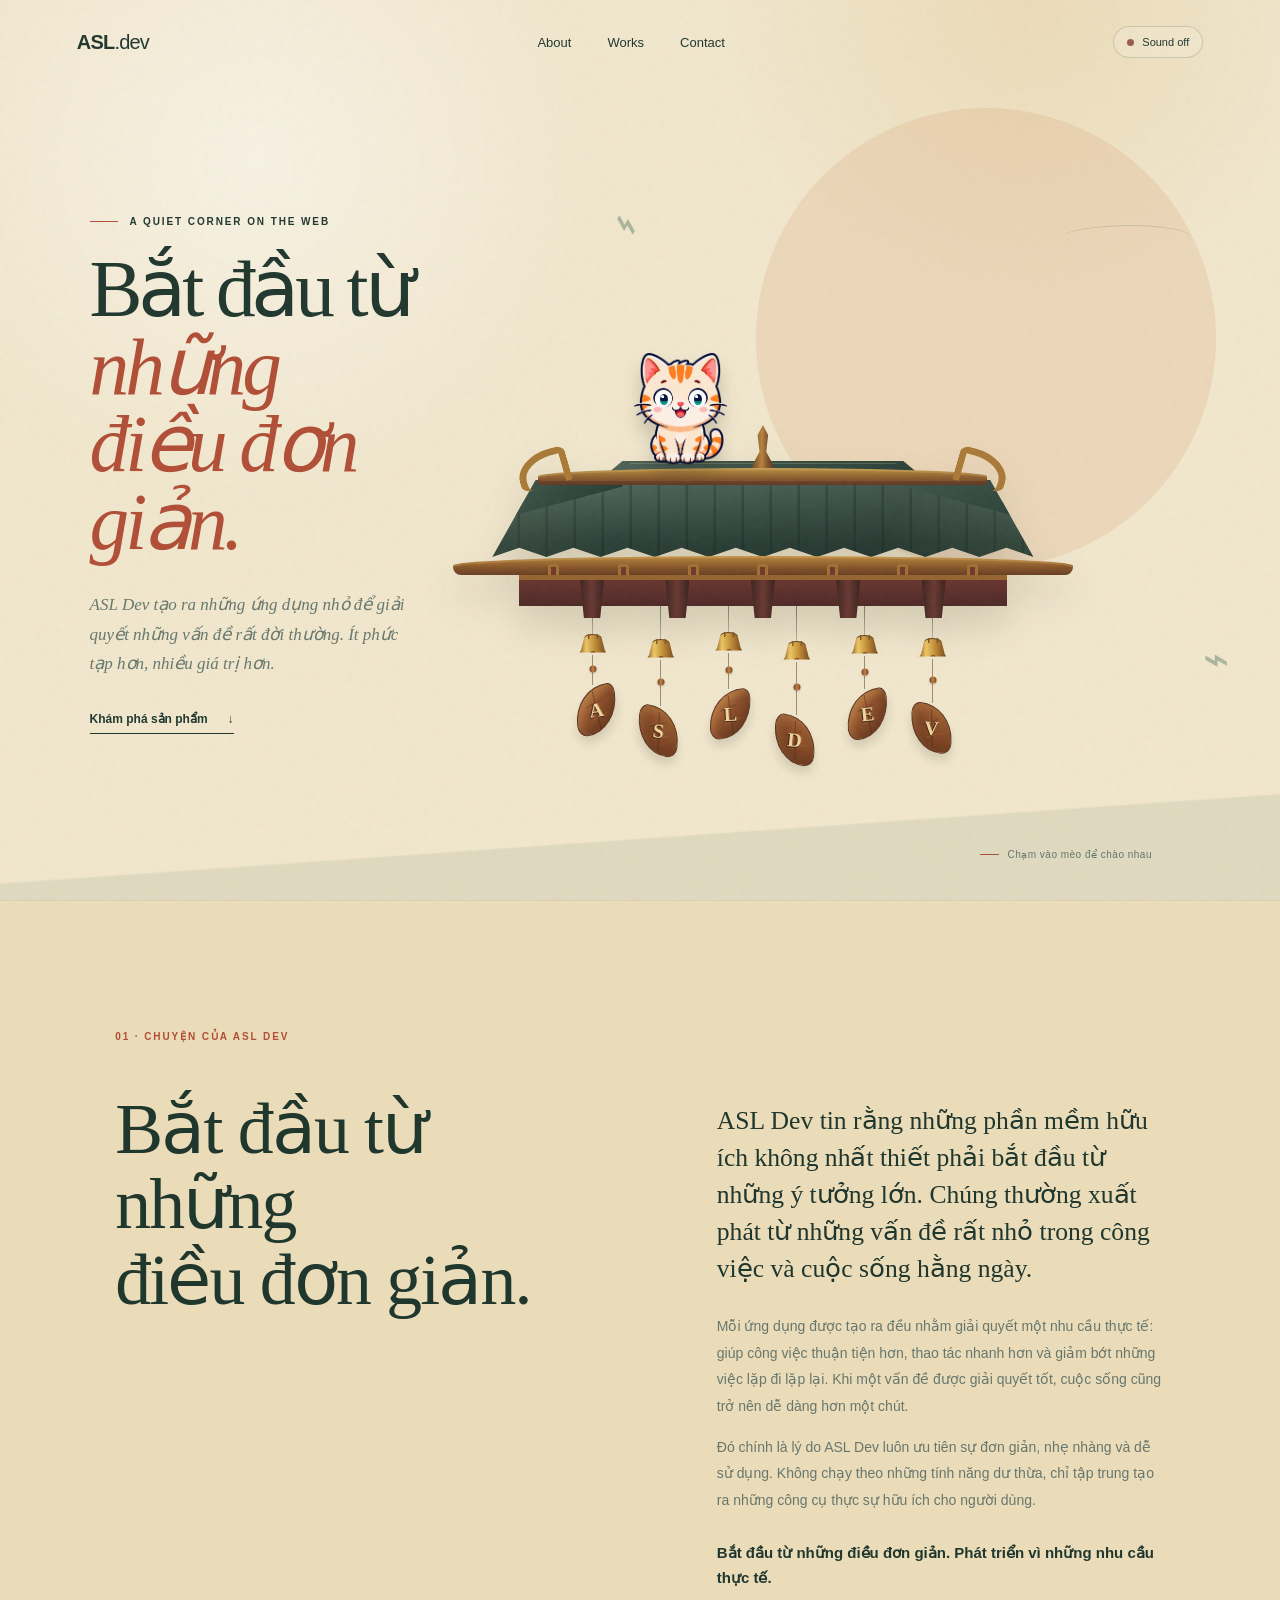
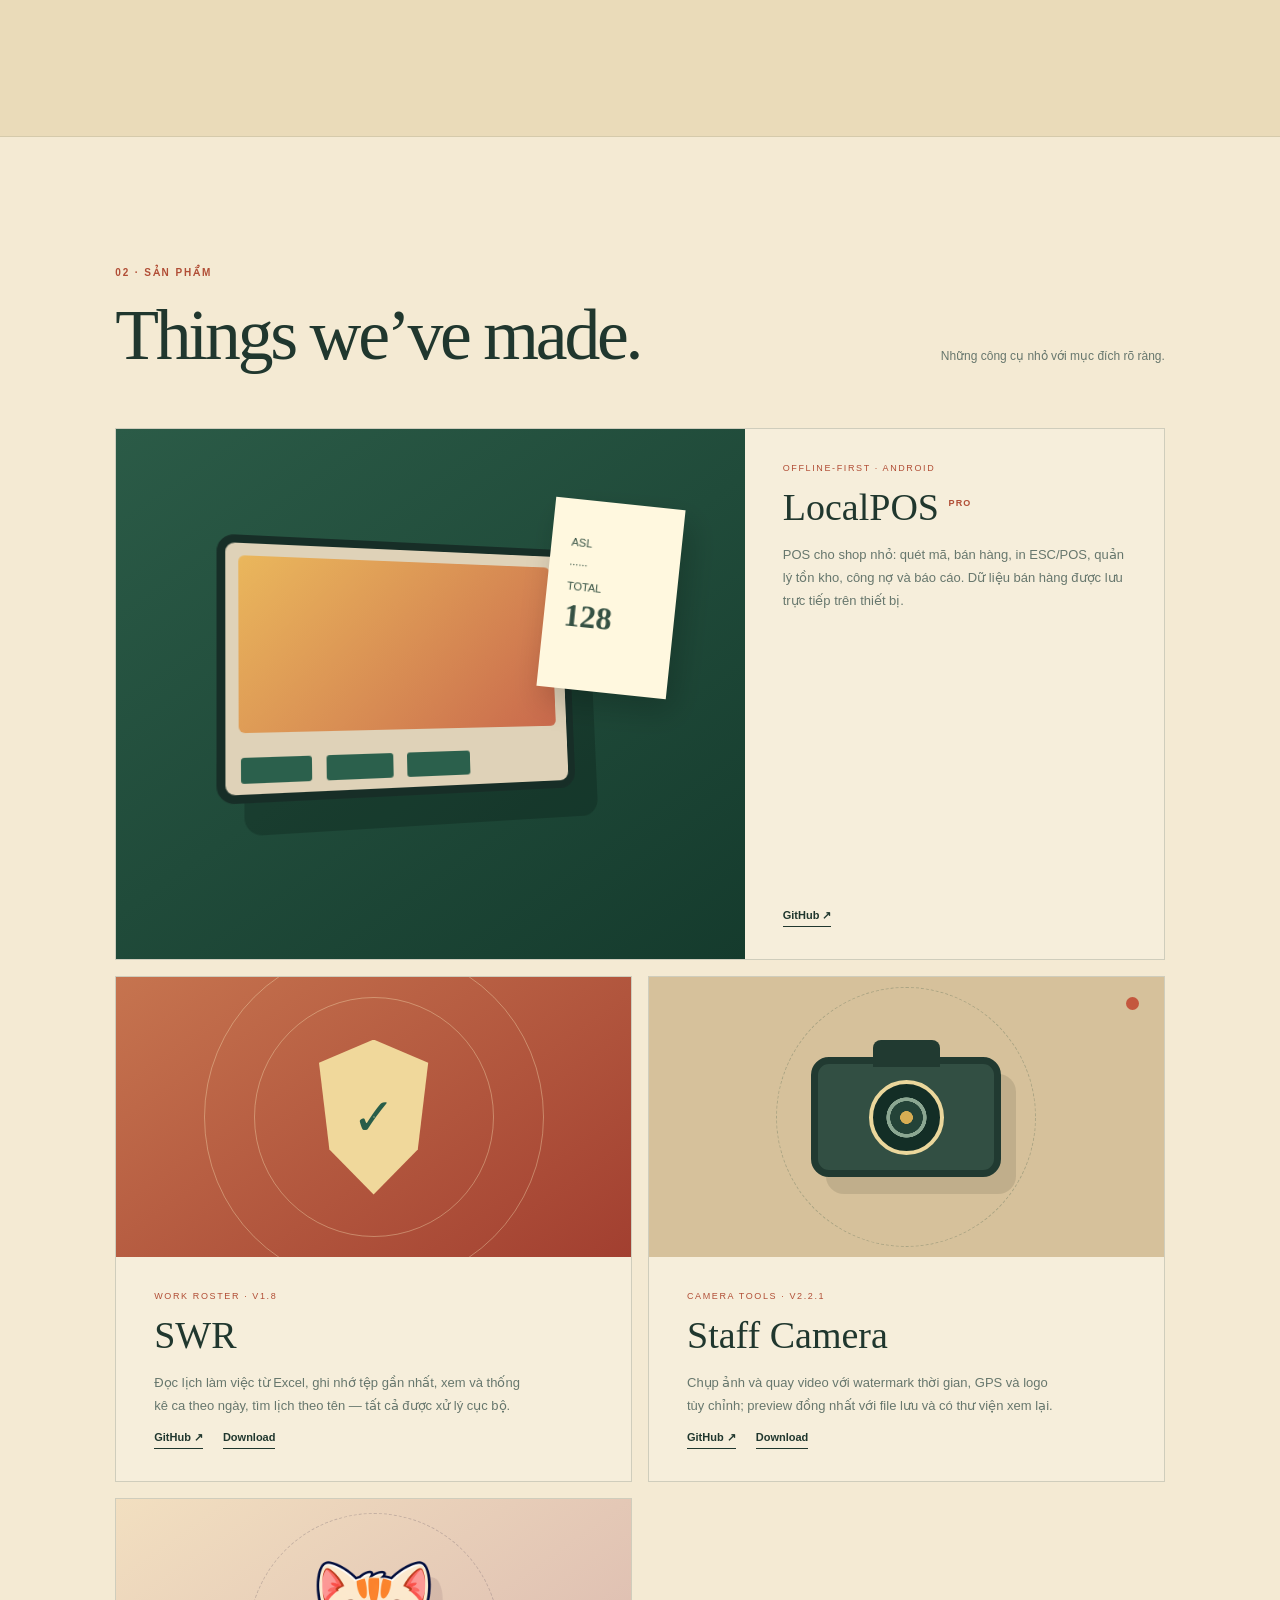
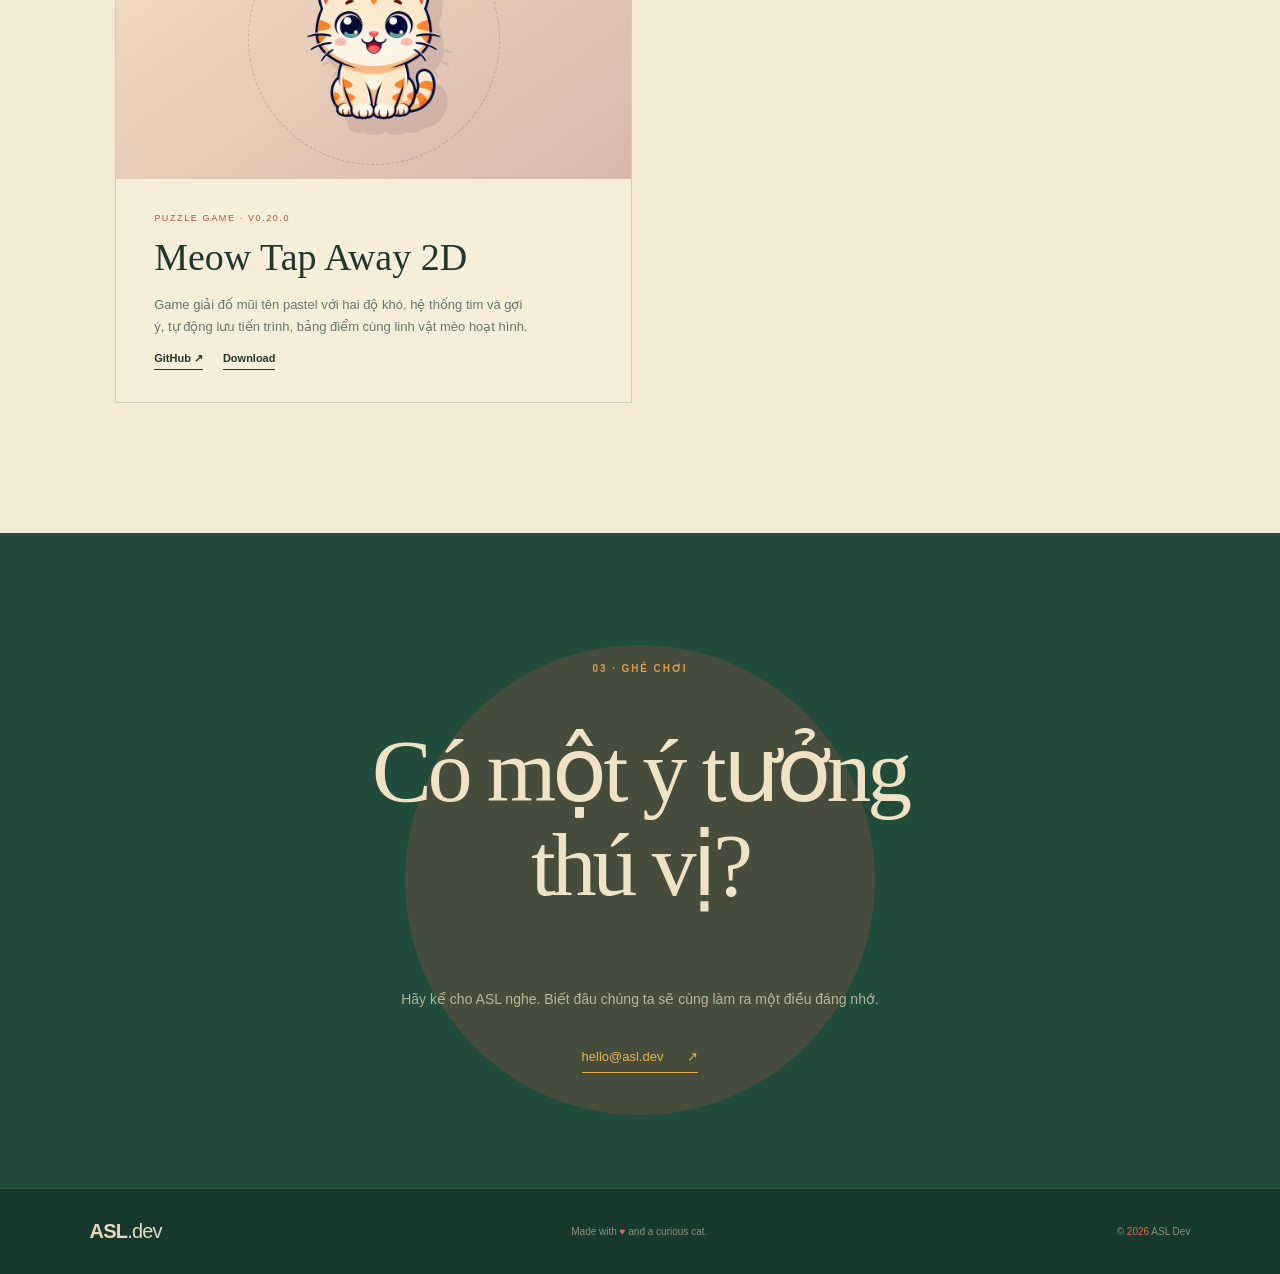
==== commit d9c81b94: "Update product showcase" ====
--- a/index.html
+++ b/index.html
@@ -96,19 +96,19 @@
         <div class="product-grid">
           <article class="product product-featured">
             <div class="product-visual pos-visual" aria-hidden="true"><div class="device"><span></span><i></i><i></i><i></i></div><div class="receipt">ASL<br />······<br />TOTAL<br /><b>128</b></div></div>
-            <div class="product-copy"><span class="tag">Point of sale</span><h3>LocalPOS <sup>PRO</sup></h3><p>Ứng dụng bán hàng gọn nhẹ, chạy tại chỗ và tôn trọng dữ liệu của bạn.</p><div class="actions"><a href="#contact">Tìm hiểu <span>↗</span></a><a href="#contact">Download</a></div></div>
+            <div class="product-copy"><span class="tag">Offline-first · Android</span><h3>LocalPOS <sup>PRO</sup></h3><p>POS cho shop nhỏ: quét mã, bán hàng, in ESC/POS, quản lý tồn kho, công nợ và báo cáo. Dữ liệu bán hàng được lưu trực tiếp trên thiết bị.</p><div class="actions"><a href="https://github.com/astmdevvn/LocalPOS-Pro" target="_blank" rel="noreferrer">GitHub <span>↗</span></a></div></div>
           </article>
           <article class="product">
             <div class="product-visual shield-visual" aria-hidden="true"><div class="shield"><span>✓</span></div><i></i><i></i><i></i></div>
-            <div class="product-copy"><span class="tag">Security</span><h3>SWR</h3><p>Security Work Reader — đọc, kiểm tra và hiểu những gì đang diễn ra.</p><div class="actions"><a href="#contact">GitHub <span>↗</span></a></div></div>
-          </article>
-          <article class="product">
-            <div class="product-visual orbit-visual" aria-hidden="true"><div class="core">A</div><span></span><span></span><span></span></div>
-            <div class="product-copy"><span class="tag">Utilities</span><h3>ASO</h3><p>Một bộ công cụ nhỏ để sắp xếp công việc số theo cách tự nhiên hơn.</p><div class="actions"><a href="#contact">Khám phá <span>↗</span></a></div></div>
+            <div class="product-copy"><span class="tag">Work roster · v1.8</span><h3>SWR</h3><p>Đọc lịch làm việc từ Excel, ghi nhớ tệp gần nhất, xem và thống kê ca theo ngày, tìm lịch theo tên — tất cả được xử lý cục bộ.</p><div class="actions"><a href="https://github.com/astmdevvn/swr" target="_blank" rel="noreferrer">GitHub <span>↗</span></a><a href="https://github.com/astmdevvn/swr/releases/latest" target="_blank" rel="noreferrer">Download</a></div></div>
           </article>
           <article class="product">
             <div class="product-visual camera-visual" aria-hidden="true"><div class="camera"><div class="lens"></div><span></span></div><i></i></div>
-            <div class="product-copy"><span class="tag">Computer vision</span><h3>AI Camera</h3><p>Thử nghiệm thị giác máy tính cho những tình huống ngoài đời thực.</p><div class="actions"><a href="#contact">Coming soon</a></div></div>
+            <div class="product-copy"><span class="tag">Camera tools · v2.2.1</span><h3>Staff Camera</h3><p>Chụp ảnh và quay video với watermark thời gian, GPS và logo tùy chỉnh; preview đồng nhất với file lưu và có thư viện xem lại.</p><div class="actions"><a href="https://github.com/astmdevvn/StaffCamera" target="_blank" rel="noreferrer">GitHub <span>↗</span></a><a href="https://github.com/astmdevvn/StaffCamera/releases/latest" target="_blank" rel="noreferrer">Download</a></div></div>
+          </article>
+          <article class="product">
+            <div class="product-visual meow-visual" aria-hidden="true"><img src="/asl-cat.png" alt="" /></div>
+            <div class="product-copy"><span class="tag">Puzzle game · v0.20.0</span><h3>Meow Tap Away 2D</h3><p>Game giải đố mũi tên pastel với hai độ khó, hệ thống tim và gợi ý, tự động lưu tiến trình, bảng điểm cùng linh vật mèo hoạt hình.</p><div class="actions"><a href="https://github.com/astmdevvn/meow-tap-away-2d" target="_blank" rel="noreferrer">GitHub <span>↗</span></a><a href="https://github.com/astmdevvn/meow-tap-away-2d/releases/latest" target="_blank" rel="noreferrer">Download</a></div></div>
           </article>
         </div>
       </section>
--- a/styles.css
+++ b/styles.css
@@ -16,6 +16,8 @@
 @media(max-width:620px){.topbar{height:70px}.sound-label{display:none}.hero{min-height:880px;padding-left:18px;padding-right:18px}.hero h1{font-size:50px}.intro{font-size:13px}.scene{height:470px}.roof{width:490px;top:190px;transform:translateX(-50%) scale(.82);transform-origin:top center}.cat{top:64px;transform:translateX(-50%) scale(.85);animation-name:cat-sway-mobile}.chimes{top:338px;width:360px;gap:7px;transform:translateX(-50%) scale(.76)}.speech{top:45px}.scene-hint{bottom:4px}.story,.work{padding:90px 22px}.story h2,.work h2{font-size:44px}.product-grid{grid-template-columns:1fr}.product-featured{grid-column:span 1}.product{min-height:430px}.product-visual,.pos-visual{min-height:300px}.receipt{width:90px;height:145px;padding:20px 12px}.product-copy{padding:28px}.section-head{margin-bottom:35px}.contact{padding-top:100px}.contact-sun{width:330px;height:330px}footer{height:auto;min-height:120px;gap:12px;flex-direction:column;justify-content:center}.cloud,.leaf{display:none}}@keyframes cat-sway-mobile{0%,100%{transform:translateX(-50%) scale(.85) rotate(-3deg)}50%{transform:translateX(-50%) scale(.85) rotate(4deg)}}
 @media(prefers-reduced-motion:reduce){html{scroll-behavior:auto}*,*::before,*::after{animation-duration:.001ms!important;animation-iteration-count:1!important;transition-duration:.001ms!important}}
 @media(prefers-color-scheme:dark){:root{--paper:#152b23;--paper-deep:#1b3429;--ink:#eddfbf;--muted:#aebcaf;--line:rgba(237,223,191,.17)}body::before{background:radial-gradient(circle at 70% 15%,rgba(210,92,62,.12),transparent 25%)}.story{background:#1a3329}.work{background:#132b22}.product{background:rgba(255,255,255,.025)}.product:hover{background:rgba(255,255,255,.06)}.hero::after{background:linear-gradient(176deg,transparent 49%,rgba(95,140,105,.08) 50%)}.sound-toggle{background:rgba(255,255,255,.04)}.speech{color:#20372e}.grain{opacity:.08}}
+
+.meow-visual{background:linear-gradient(145deg,#f2dfc0,#d9b6ae);display:grid;place-items:center;overflow:hidden}.meow-visual::before{content:"";position:absolute;width:250px;height:250px;border:1px dashed rgba(72,62,83,.24);border-radius:50%;animation:spin 24s linear infinite}.meow-visual img{position:relative;width:min(58%,210px);height:auto;object-fit:contain;filter:drop-shadow(12px 16px 0 rgba(88,57,70,.12));z-index:1}.product .actions{flex-wrap:wrap}.product .actions a{white-space:nowrap}
 
 /* The original Meow Tap Away 2D mascot, kept intact and animated as one illustration. */
 .cat.cat-game{left:39%;top:132px;width:180px;height:180px;overflow:visible;animation:catGameSway 5.8s ease-in-out infinite;filter:drop-shadow(0 13px 9px rgba(39,38,24,.2))}
